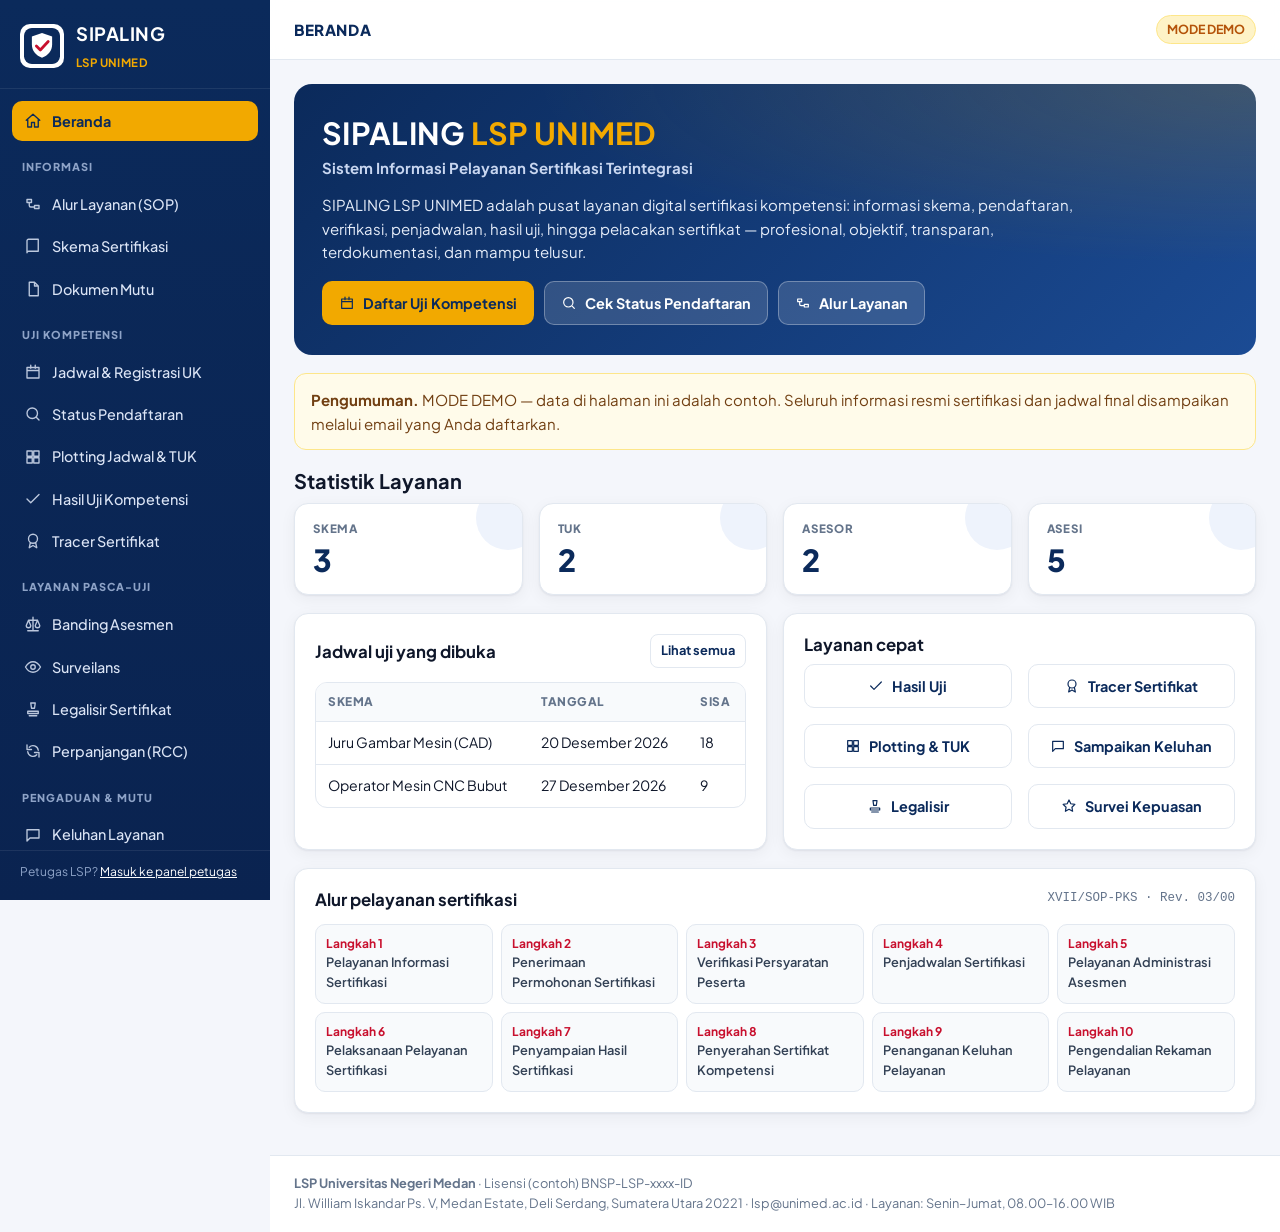
==== index.html @ cb58e129 "SIPALING LSP UNIMED: frontend GitHub Pages + backend Apps Script Layanan publik dan panel petugas ya" ====
<!doctype html>
<html lang="id">
<head>
  <meta charset="utf-8">
  <meta name="viewport" content="width=device-width, initial-scale=1">
  <title>SIPALING LSP UNIMED</title>
  <meta name="description" content="Sistem Informasi Pelayanan Sertifikasi Terintegrasi LSP Universitas Negeri Medan">
  <link rel="icon" href="assets/img/logo.svg" type="image/svg+xml">
  <link rel="preconnect" href="https://fonts.googleapis.com">
  <link rel="preconnect" href="https://fonts.gstatic.com" crossorigin>
  <link href="https://fonts.googleapis.com/css2?family=Plus+Jakarta+Sans:wght@400;500;600;700;800&display=swap" rel="stylesheet">
  <link rel="stylesheet" href="assets/css/style.css">
</head>
<body>
  <aside class="sidebar" id="sidebar">
    <div class="brand">
      <img id="logo" src="assets/img/logo.svg" alt="Logo LSP">
      <div><b>SIPALING</b><span id="brandSub">LSP UNIMED</span></div>
    </div>
    <nav class="nav" id="nav"></nav>
    <div class="side-foot">Petugas LSP? <a href="admin.html">Masuk ke panel petugas</a></div>
  </aside>
  <div class="scrim" id="scrim"></div>

  <div class="main">
    <header class="topbar">
      <button class="menu-btn" id="menuBtn" aria-label="Buka menu"></button>
      <h1 id="pageTitle">Beranda</h1>
      <div class="spacer"></div>
      <span class="demo-flag" id="demoFlag" hidden>MODE DEMO</span>
    </header>
    <main class="view" id="view"></main>
    <footer class="footer" id="footer"></footer>
  </div>

  <script src="assets/js/config.js"></script>
  <script src="assets/js/mock.js"></script>
  <script src="assets/js/core.js"></script>
  <script src="assets/js/public.js"></script>
</body>
</html>
---- assets/css/style.css ----
/* SIPALING LSP UNIMED — gaya tampilan */
:root {
  --navy: #0b2a5b;
  --navy-2: #123a78;
  --navy-3: #1b4b94;
  --red: #c8102e;
  --gold: #f2a900;
  --ink: #0f172a;
  --ink-2: #334155;
  --muted: #64748b;
  --line: #e2e8f0;
  --bg: #f4f6fb;
  --card: #ffffff;
  --ok: #15803d;
  --ok-bg: #dcfce7;
  --warn: #b45309;
  --warn-bg: #fef3c7;
  --bad: #b91c1c;
  --bad-bg: #fee2e2;
  --info: #1d4ed8;
  --info-bg: #dbeafe;
  --radius: 14px;
  --shadow: 0 1px 2px rgba(15, 23, 42, .06), 0 4px 16px rgba(15, 23, 42, .05);
  --side: 270px;
}

* { box-sizing: border-box; }
html, body { margin: 0; }
body {
  font-family: 'Plus Jakarta Sans', system-ui, -apple-system, 'Segoe UI', sans-serif;
  background: var(--bg);
  color: var(--ink);
  font-size: 15px;
  line-height: 1.55;
  -webkit-font-smoothing: antialiased;
}
a { color: var(--navy-3); }
img { max-width: 100%; }
h1, h2, h3, h4 { line-height: 1.25; margin: 0 0 .5em; }
h1 { font-size: 1.6rem; }
h2 { font-size: 1.25rem; }
h3 { font-size: 1.05rem; }
p { margin: 0 0 .8em; }
small, .muted { color: var(--muted); }
.mono { font-family: ui-monospace, 'SFMono-Regular', Menlo, Consolas, monospace; }
hr { border: 0; border-top: 1px solid var(--line); margin: 20px 0; }

/* ---------- Kerangka ---------- */
.sidebar {
  position: fixed; inset: 0 auto 0 0; width: var(--side);
  background: linear-gradient(180deg, var(--navy) 0%, #0a2350 100%);
  color: #dbe4f5; display: flex; flex-direction: column; z-index: 40;
  transition: transform .25s ease;
}
.brand { display: flex; gap: 12px; align-items: center; padding: 20px 20px 16px; border-bottom: 1px solid rgba(255,255,255,.08); }
.brand img { width: 44px; height: 44px; border-radius: 10px; background: #fff; padding: 4px; object-fit: contain; }
.brand b { display: block; color: #fff; font-size: 1.15rem; letter-spacing: .5px; }
.brand span { font-size: .72rem; color: var(--gold); font-weight: 700; letter-spacing: .4px; text-transform: uppercase; }
.nav { overflow-y: auto; padding: 10px 12px 24px; flex: 1; }
.nav-group { font-size: .68rem; font-weight: 800; letter-spacing: 1px; color: #8ea3c7; text-transform: uppercase; padding: 16px 10px 6px; }
.nav a {
  display: flex; align-items: center; gap: 10px; padding: 9px 12px; margin: 2px 0;
  color: #dbe4f5; text-decoration: none; border-radius: 10px; font-size: .9rem; font-weight: 500;
}
.nav a svg { width: 18px; height: 18px; flex: none; opacity: .85; }
.nav a:hover { background: rgba(255,255,255,.07); color: #fff; }
.nav a.active { background: var(--gold); color: var(--navy); font-weight: 700; }
.nav a.active svg { opacity: 1; }
.side-foot { padding: 12px 20px 18px; font-size: .75rem; color: #8ea3c7; border-top: 1px solid rgba(255,255,255,.08); }
.side-foot a { color: #fff; }

.main { margin-left: var(--side); min-height: 100vh; display: flex; flex-direction: column; }
.topbar {
  position: sticky; top: 0; z-index: 30; background: rgba(255,255,255,.92); backdrop-filter: blur(8px);
  border-bottom: 1px solid var(--line); height: 60px; display: flex; align-items: center; gap: 12px; padding: 0 24px;
}
.topbar h1 { font-size: .95rem; margin: 0; letter-spacing: .6px; text-transform: uppercase; color: var(--navy); font-weight: 800; }
.topbar .spacer { flex: 1; }
.menu-btn { display: none; background: none; border: 0; padding: 8px; margin-left: -8px; cursor: pointer; color: var(--navy); }
.menu-btn svg { width: 24px; height: 24px; }
.view { padding: 24px; max-width: 1180px; width: 100%; }
.footer { margin-top: auto; padding: 18px 24px; color: var(--muted); font-size: .8rem; border-top: 1px solid var(--line); background: #fff; }
.scrim { display: none; }

.demo-flag {
  background: var(--warn-bg); color: var(--warn); font-size: .78rem; font-weight: 700;
  padding: 4px 10px; border-radius: 999px; border: 1px solid #fde68a; white-space: nowrap;
}

@media (max-width: 960px) {
  .sidebar { transform: translateX(-100%); }
  body.nav-open .sidebar { transform: none; }
  body.nav-open .scrim { display: block; position: fixed; inset: 0; background: rgba(15,23,42,.45); z-index: 35; }
  .main { margin-left: 0; }
  .menu-btn { display: inline-flex; }
  .view { padding: 16px; }
  .topbar { padding: 0 16px; }
}

/* ---------- Komponen ---------- */
.card { background: var(--card); border: 1px solid var(--line); border-radius: var(--radius); box-shadow: var(--shadow); padding: 20px; margin-bottom: 18px; }
.card > h2:first-child, .card > h3:first-child { margin-top: 0; }
.card-head { display: flex; align-items: center; justify-content: space-between; gap: 12px; flex-wrap: wrap; margin-bottom: 14px; }
.card-head h2, .card-head h3 { margin: 0; }

.hero {
  background: radial-gradient(1200px 300px at 100% 0%, rgba(242,169,0,.18), transparent 60%), linear-gradient(135deg, var(--navy) 0%, var(--navy-3) 100%);
  color: #fff; border-radius: 18px; padding: 30px 28px; margin-bottom: 18px; position: relative; overflow: hidden;
}
.hero h1 { font-size: 1.9rem; margin-bottom: 4px; letter-spacing: .3px; }
.hero h1 em { font-style: normal; color: var(--gold); }
.hero .sub { font-weight: 700; color: #c8d6f0; margin-bottom: 14px; }
.hero p { max-width: 760px; color: #e6edf9; }
.hero .actions { margin-top: 18px; display: flex; gap: 10px; flex-wrap: wrap; }

.notice { background: #fffbea; border: 1px solid #fde68a; color: #713f12; border-radius: 12px; padding: 14px 16px; margin-bottom: 18px; }
.notice.info { background: var(--info-bg); border-color: #bfdbfe; color: #1e3a8a; }
.notice.bad { background: var(--bad-bg); border-color: #fecaca; color: #7f1d1d; }
.notice.ok { background: var(--ok-bg); border-color: #bbf7d0; color: #14532d; }

.grid { display: grid; gap: 16px; }
.g2 { grid-template-columns: repeat(2, minmax(0, 1fr)); }
.g3 { grid-template-columns: repeat(3, minmax(0, 1fr)); }
.g4 { grid-template-columns: repeat(4, minmax(0, 1fr)); }
@media (max-width: 960px) { .g3, .g4 { grid-template-columns: repeat(2, minmax(0, 1fr)); } }
@media (max-width: 600px) { .g2, .g3, .g4 { grid-template-columns: 1fr; } }

.stat { background: #fff; border: 1px solid var(--line); border-radius: var(--radius); padding: 16px 18px; box-shadow: var(--shadow); position: relative; overflow: hidden; }
.stat .k { font-size: .72rem; font-weight: 800; letter-spacing: .8px; color: var(--muted); text-transform: uppercase; }
.stat .v { font-size: 1.9rem; font-weight: 800; color: var(--navy); line-height: 1.2; margin-top: 4px; }
.stat::after { content: ''; position: absolute; right: -18px; top: -18px; width: 64px; height: 64px; border-radius: 50%; background: #eef3fc; }
.stat.clickable { cursor: pointer; }
.stat.clickable:hover { border-color: var(--navy-3); }

.btn {
  display: inline-flex; align-items: center; justify-content: center; gap: 8px; font: inherit; font-weight: 700; font-size: .9rem;
  padding: 10px 16px; border-radius: 10px; border: 1px solid transparent; cursor: pointer; text-decoration: none;
  background: var(--navy); color: #fff; transition: filter .15s, transform .05s;
}
.btn:hover { filter: brightness(1.12); }
.btn:active { transform: translateY(1px); }
.btn:disabled { opacity: .55; cursor: not-allowed; }
.btn.gold { background: var(--gold); color: var(--navy); }
.btn.red { background: var(--red); }
.btn.ghost { background: #fff; color: var(--navy); border-color: var(--line); }
.btn.light { background: rgba(255,255,255,.14); color: #fff; border-color: rgba(255,255,255,.3); }
.btn.sm { padding: 6px 10px; font-size: .8rem; border-radius: 8px; }
.btn.block { width: 100%; }
.btn svg { width: 16px; height: 16px; }

.badge { display: inline-block; font-size: .74rem; font-weight: 700; padding: 3px 9px; border-radius: 999px; background: #eef2f7; color: var(--ink-2); white-space: nowrap; }
.badge.ok { background: var(--ok-bg); color: var(--ok); }
.badge.warn { background: var(--warn-bg); color: var(--warn); }
.badge.bad { background: var(--bad-bg); color: var(--bad); }
.badge.info { background: var(--info-bg); color: var(--info); }

/* Formulir */
.form { display: grid; gap: 14px; }
.form .row { display: grid; gap: 14px; grid-template-columns: repeat(2, minmax(0, 1fr)); }
.form .row.r3 { grid-template-columns: repeat(3, minmax(0, 1fr)); }
@media (max-width: 640px) { .form .row, .form .row.r3 { grid-template-columns: 1fr; } }
label.f { display: grid; gap: 6px; font-size: .85rem; font-weight: 700; color: var(--ink-2); }
label.f .req { color: var(--red); }
label.f small { font-weight: 500; }
input, select, textarea {
  font: inherit; font-size: .92rem; width: 100%; padding: 10px 12px; border: 1px solid #cbd5e1; border-radius: 10px; background: #fff; color: var(--ink);
}
input:focus, select:focus, textarea:focus { outline: 2px solid rgba(27,75,148,.25); border-color: var(--navy-3); }
textarea { min-height: 90px; resize: vertical; }
input[type=file] { padding: 8px; background: #f8fafc; }
.check { display: flex; gap: 10px; align-items: flex-start; font-size: .88rem; }
.check input { width: auto; margin-top: 4px; }
fieldset { border: 1px solid var(--line); border-radius: 12px; padding: 16px; margin: 0; }
legend { font-weight: 800; color: var(--navy); padding: 0 6px; font-size: .9rem; }

/* Tabel */
.table-wrap { overflow-x: auto; border: 1px solid var(--line); border-radius: 12px; background: #fff; }
table { width: 100%; border-collapse: collapse; font-size: .88rem; }
th, td { text-align: left; padding: 10px 12px; border-bottom: 1px solid var(--line); vertical-align: top; }
th { background: #f8fafc; font-size: .74rem; text-transform: uppercase; letter-spacing: .5px; color: var(--muted); font-weight: 800; white-space: nowrap; }
tr:last-child td { border-bottom: 0; }
tbody tr.clickable { cursor: pointer; }
tbody tr.clickable:hover { background: #f8fafc; }
.empty { text-align: center; color: var(--muted); padding: 28px; }

.toolbar { display: flex; gap: 10px; flex-wrap: wrap; align-items: center; margin-bottom: 14px; }
.toolbar input:not([type=checkbox]), .toolbar select { width: auto; min-width: 180px; flex: 1 1 180px; }
.toolbar .spacer { flex: 1; }

.tabs { display: flex; gap: 6px; flex-wrap: wrap; margin-bottom: 14px; }
.tabs button { font: inherit; font-size: .84rem; font-weight: 700; padding: 7px 12px; border-radius: 999px; border: 1px solid var(--line); background: #fff; color: var(--ink-2); cursor: pointer; }
.tabs button.on { background: var(--navy); color: #fff; border-color: var(--navy); }
.tabs button .n { opacity: .7; margin-left: 4px; }

/* Langkah SOP */
.steps { display: grid; gap: 12px; counter-reset: s; }
.step { display: grid; grid-template-columns: 44px 1fr; gap: 14px; background: #fff; border: 1px solid var(--line); border-radius: 12px; padding: 14px; }
.step .num { width: 44px; height: 44px; border-radius: 12px; background: var(--navy); color: #fff; font-weight: 800; display: grid; place-items: center; font-size: 1.05rem; }
.step h3 { margin: 0 0 4px; }
.step ol { margin: 6px 0; padding-left: 18px; color: var(--ink-2); font-size: .9rem; }
.step .meta { display: flex; gap: 8px; flex-wrap: wrap; font-size: .8rem; margin-top: 6px; }

/* Lini masa status */
.timeline { list-style: none; margin: 0; padding: 0; }
.timeline li { position: relative; padding: 0 0 18px 36px; }
.timeline li::before { content: ''; position: absolute; left: 11px; top: 26px; bottom: -2px; width: 2px; background: var(--line); }
.timeline li:last-child::before { display: none; }
.timeline .dot { position: absolute; left: 0; top: 2px; width: 24px; height: 24px; border-radius: 50%; display: grid; place-items: center; font-size: .72rem; font-weight: 800; background: #e2e8f0; color: var(--muted); }
.timeline li.done .dot { background: var(--ok); color: #fff; }
.timeline li.now .dot { background: var(--gold); color: var(--navy); box-shadow: 0 0 0 4px rgba(242,169,0,.25); }
.timeline li.fail .dot { background: var(--bad); color: #fff; }
.timeline b { display: block; }
.timeline small { display: block; }

.kv { display: grid; grid-template-columns: 170px 1fr; gap: 6px 14px; font-size: .9rem; }
.kv dt { color: var(--muted); }
.kv dd { margin: 0; font-weight: 600; word-break: break-word; }
@media (max-width: 600px) { .kv { grid-template-columns: 1fr; } .kv dd { margin-bottom: 6px; } }

.result-big { display: flex; gap: 16px; align-items: center; padding: 18px; border-radius: 12px; }
.result-big.ok { background: var(--ok-bg); color: #14532d; }
.result-big.bad { background: var(--bad-bg); color: #7f1d1d; }
.result-big.wait { background: #eef2f7; color: var(--ink-2); }
.result-big .big { font-size: 1.4rem; font-weight: 800; }

.skema-card { display: flex; flex-direction: column; gap: 8px; }
.skema-card .code { font-size: .75rem; font-weight: 800; color: var(--red); letter-spacing: .5px; }
.skema-card ul { margin: 0; padding-left: 18px; font-size: .88rem; color: var(--ink-2); }
.skema-card .foot { margin-top: auto; display: flex; gap: 8px; flex-wrap: wrap; padding-top: 8px; }

.rating { display: flex; gap: 6px; flex-wrap: wrap; }
.rating label { cursor: pointer; }
.rating input { display: none; }
.rating span { display: inline-grid; place-items: center; width: 40px; height: 40px; border-radius: 10px; border: 1px solid var(--line); font-weight: 800; background: #fff; }
.rating input:checked + span { background: var(--navy); color: #fff; border-color: var(--navy); }

/* Modal & toast */
.modal-back { position: fixed; inset: 0; background: rgba(15,23,42,.5); z-index: 60; display: flex; align-items: flex-start; justify-content: center; padding: 40px 16px; overflow-y: auto; }
.modal { background: #fff; border-radius: 16px; width: 100%; max-width: 720px; box-shadow: 0 20px 60px rgba(0,0,0,.25); }
.modal.wide { max-width: 1040px; }
.modal-head { display: flex; align-items: center; justify-content: space-between; padding: 16px 20px; border-bottom: 1px solid var(--line); gap: 12px; }
.modal-head h2 { margin: 0; font-size: 1.1rem; }
.modal-body { padding: 20px; }
.modal-close { background: none; border: 0; font-size: 1.5rem; line-height: 1; cursor: pointer; color: var(--muted); padding: 4px 8px; }

#toasts { position: fixed; right: 16px; bottom: 16px; z-index: 80; display: grid; gap: 8px; max-width: min(380px, calc(100vw - 32px)); }
.toast { background: var(--ink); color: #fff; padding: 12px 14px; border-radius: 10px; font-size: .88rem; box-shadow: 0 8px 24px rgba(0,0,0,.2); animation: tin .2s ease; }
.toast.ok { background: var(--ok); }
.toast.bad { background: var(--bad); }
@keyframes tin { from { transform: translateY(8px); opacity: 0; } }

.loading { display: flex; align-items: center; gap: 10px; color: var(--muted); padding: 30px; justify-content: center; }
.spin { width: 20px; height: 20px; border: 3px solid #cbd5e1; border-top-color: var(--navy); border-radius: 50%; animation: sp .8s linear infinite; }
@keyframes sp { to { transform: rotate(360deg); } }

.ticket { border: 2px dashed var(--navy-3); border-radius: 14px; padding: 20px; text-align: center; background: #f8fbff; }
.ticket .no { font-size: 1.6rem; font-weight: 800; color: var(--navy); letter-spacing: 1px; margin: 6px 0; }

.mini-steps { display: grid; grid-template-columns: repeat(5, minmax(0,1fr)); gap: 8px; }
.mini-steps div { background: #f8fafc; border: 1px solid var(--line); border-radius: 10px; padding: 10px; font-size: .8rem; font-weight: 600; color: var(--ink-2); }
.mini-steps b { display: block; color: var(--red); font-size: .75rem; }
@media (max-width: 760px) { .mini-steps { grid-template-columns: repeat(2, minmax(0,1fr)); } }

/* Login */
.login-wrap { min-height: 100vh; display: grid; place-items: center; padding: 20px; background: linear-gradient(135deg, var(--navy), var(--navy-3)); }
.login-card { background: #fff; border-radius: 18px; padding: 28px; width: 100%; max-width: 400px; box-shadow: 0 20px 60px rgba(0,0,0,.3); }
.login-card .brand { padding: 0 0 18px; border: 0; }
.login-card .brand b { color: var(--navy); }
.login-card .brand span { color: var(--red); }

/* Cetak */
.print-only { display: none; }
@media print {
  .sidebar, .topbar, .footer, .no-print, .modal-head, #toasts { display: none !important; }
  .main { margin: 0; }
  body { background: #fff; }
  .modal-back { position: static; background: none; padding: 0; }
  .modal { box-shadow: none; max-width: none; }
  .card { box-shadow: none; }
  .print-only { display: block; }
}
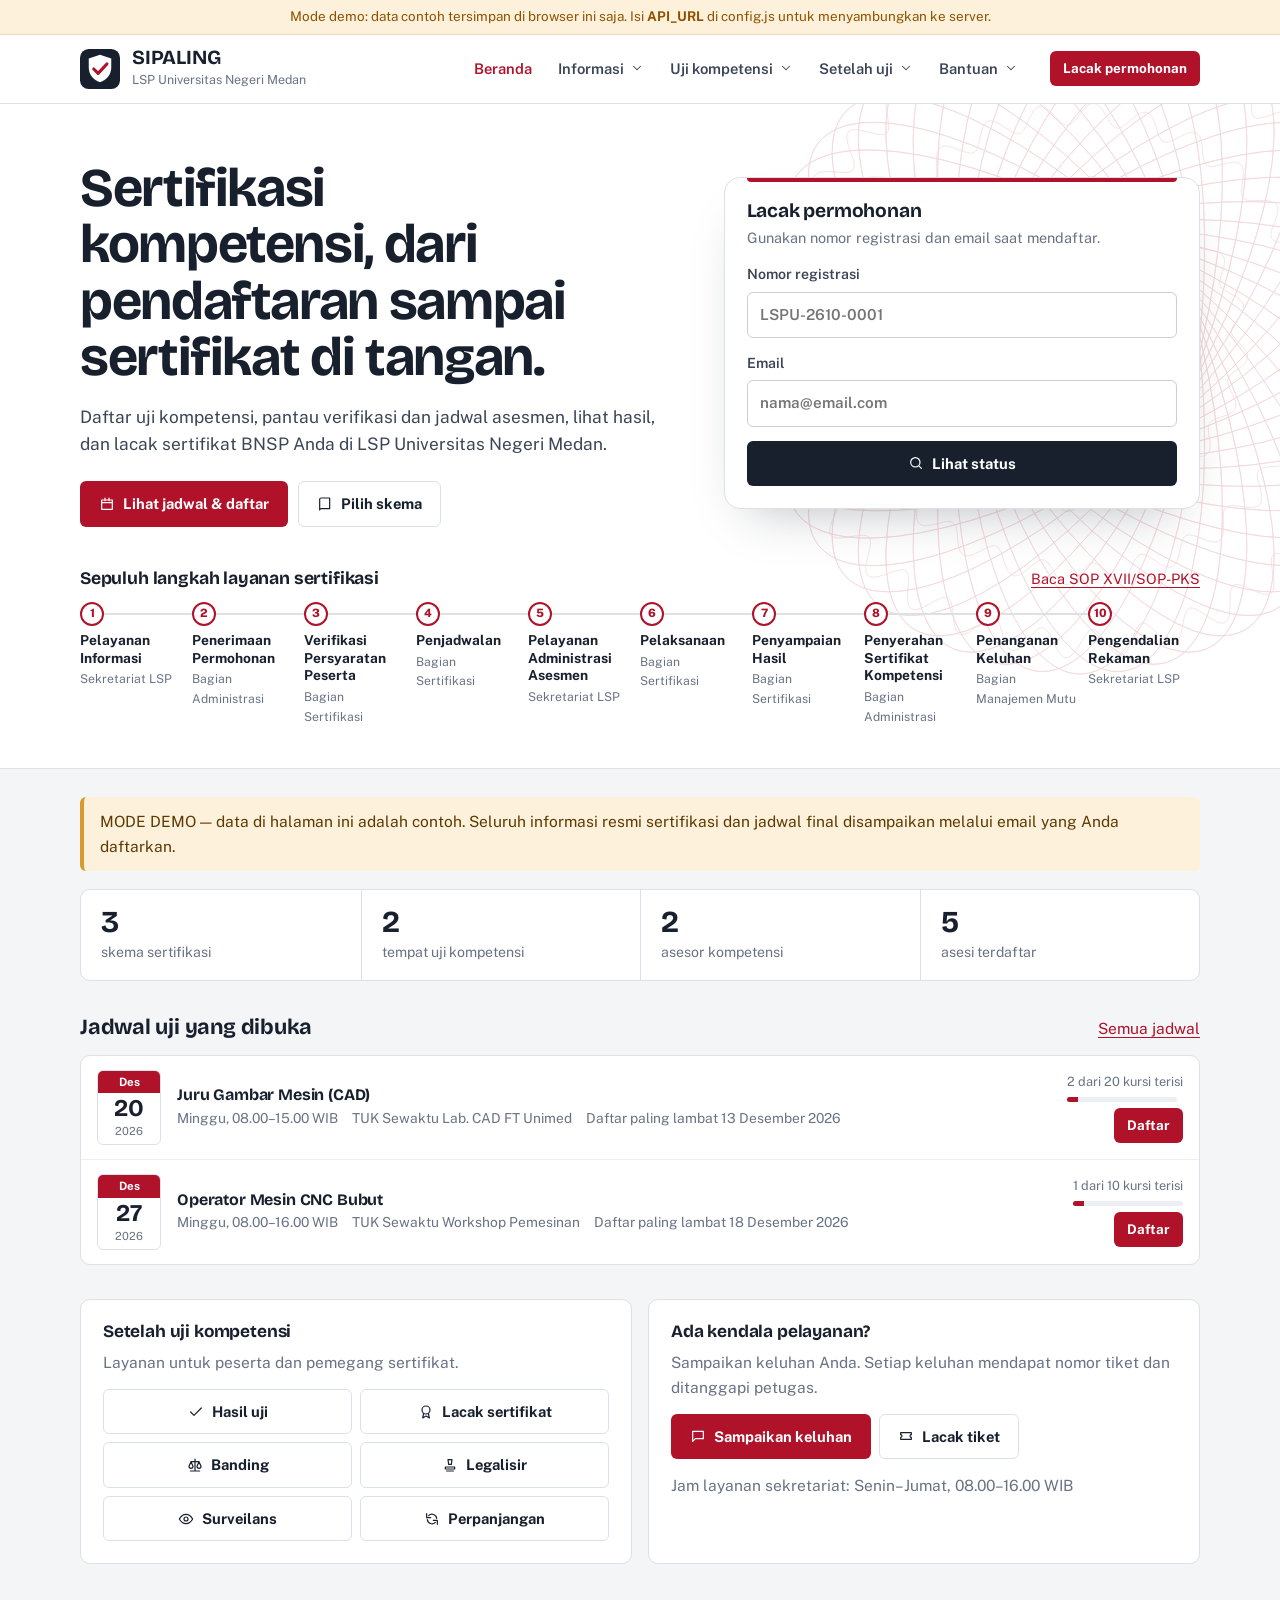
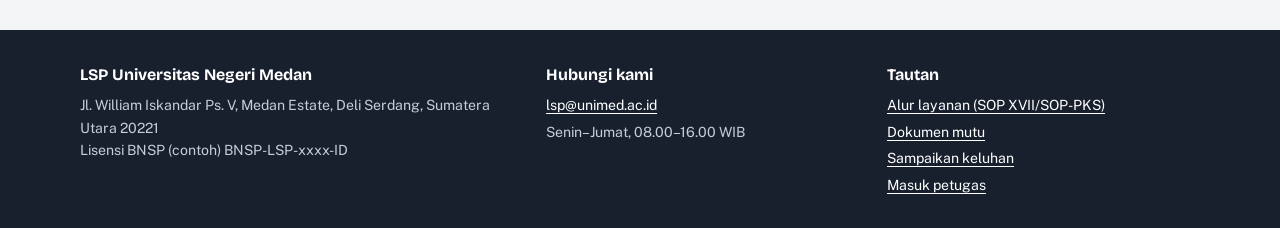
==== commit 3693c3f6: "Desain baru: navigasi atas, pola guilloche, rel 10 langkah SOP Identitas visual sendiri (merah LSP +" ====
--- a/index.html
+++ b/index.html
@@ -8,30 +8,21 @@
   <link rel="icon" href="assets/img/logo.svg" type="image/svg+xml">
   <link rel="preconnect" href="https://fonts.googleapis.com">
   <link rel="preconnect" href="https://fonts.gstatic.com" crossorigin>
-  <link href="https://fonts.googleapis.com/css2?family=Plus+Jakarta+Sans:wght@400;500;600;700;800&display=swap" rel="stylesheet">
+  <link href="https://fonts.googleapis.com/css2?family=Bricolage+Grotesque:opsz,wght@12..96,600;12..96,700&family=Public+Sans:wght@400;500;600;700&display=swap" rel="stylesheet">
   <link rel="stylesheet" href="assets/css/style.css">
 </head>
 <body>
-  <aside class="sidebar" id="sidebar">
-    <div class="brand">
-      <img id="logo" src="assets/img/logo.svg" alt="Logo LSP">
-      <div><b>SIPALING</b><span id="brandSub">LSP UNIMED</span></div>
+  <div class="demo-bar" id="demoBar" hidden>Mode demo: data contoh tersimpan di browser ini saja. Isi <b>API_URL</b> di config.js untuk menyambungkan ke server.</div>
+  <header class="site-header">
+    <div class="in">
+      <a class="logo" href="#/beranda"><img id="logo" src="assets/img/logo.svg" alt=""><div><b>SIPALING</b><span id="brandSub">LSP Universitas Negeri Medan</span></div></a>
+      <nav class="topnav" id="nav" aria-label="Menu utama"></nav>
+      <a class="btn sm btn-track" href="#/status">Lacak permohonan</a>
+      <button class="menu-btn" id="menuBtn" aria-label="Buka menu" aria-expanded="false"></button>
     </div>
-    <nav class="nav" id="nav"></nav>
-    <div class="side-foot">Petugas LSP? <a href="admin.html">Masuk ke panel petugas</a></div>
-  </aside>
-  <div class="scrim" id="scrim"></div>
-
-  <div class="main">
-    <header class="topbar">
-      <button class="menu-btn" id="menuBtn" aria-label="Buka menu"></button>
-      <h1 id="pageTitle">Beranda</h1>
-      <div class="spacer"></div>
-      <span class="demo-flag" id="demoFlag" hidden>MODE DEMO</span>
-    </header>
-    <main class="view" id="view"></main>
-    <footer class="footer" id="footer"></footer>
-  </div>
+  </header>
+  <main id="view"></main>
+  <footer class="site-footer" id="footer"></footer>
 
   <script src="assets/js/config.js"></script>
   <script src="assets/js/mock.js"></script>
--- a/assets/css/style.css
+++ b/assets/css/style.css
@@ -1,122 +1,218 @@
-/* SIPALING LSP UNIMED — gaya tampilan */
+/* SIPALING LSP UNIMED — identitas visual
+   Warna dari logo LSP Unimed (merah + tinta), pola guilloche khas dokumen sertifikat. */
 :root {
-  --navy: #0b2a5b;
-  --navy-2: #123a78;
-  --navy-3: #1b4b94;
-  --red: #c8102e;
-  --gold: #f2a900;
-  --ink: #0f172a;
-  --ink-2: #334155;
-  --muted: #64748b;
-  --line: #e2e8f0;
-  --bg: #f4f6fb;
-  --card: #ffffff;
-  --ok: #15803d;
-  --ok-bg: #dcfce7;
-  --warn: #b45309;
-  --warn-bg: #fef3c7;
-  --bad: #b91c1c;
-  --bad-bg: #fee2e2;
-  --info: #1d4ed8;
-  --info-bg: #dbeafe;
-  --radius: 14px;
-  --shadow: 0 1px 2px rgba(15, 23, 42, .06), 0 4px 16px rgba(15, 23, 42, .05);
-  --side: 270px;
+  --ink: #18202e;
+  --ink-2: #3b4556;
+  --muted: #687284;
+  --paper: #f4f5f7;
+  --white: #ffffff;
+  --line: #dce1e8;
+  --line-2: #eceff3;
+  --red: #b0122a;
+  --red-ink: #8a0e21;
+  --red-soft: #fbecee;
+  --green: #0e7a5f;
+  --green-soft: #e3f4ee;
+  --amber: #8f5200;
+  --amber-soft: #fdf1dc;
+  --blue: #1f4f99;
+  --blue-soft: #e8eef8;
+  --bad: #a3181f;
+  --bad-soft: #fbe9e9;
+  --r-sm: 6px;
+  --r: 10px;
+  --r-lg: 16px;
+  --display: 'Bricolage Grotesque', 'Public Sans', system-ui, sans-serif;
+  --body: 'Public Sans', system-ui, -apple-system, 'Segoe UI', sans-serif;
+  --wrap: 1160px;
+  --side: 256px;
 }
 
 * { box-sizing: border-box; }
 html, body { margin: 0; }
-body {
-  font-family: 'Plus Jakarta Sans', system-ui, -apple-system, 'Segoe UI', sans-serif;
-  background: var(--bg);
-  color: var(--ink);
-  font-size: 15px;
-  line-height: 1.55;
-  -webkit-font-smoothing: antialiased;
-}
-a { color: var(--navy-3); }
+body { font-family: var(--body); background: var(--paper); color: var(--ink); font-size: 15.5px; line-height: 1.6; -webkit-font-smoothing: antialiased; }
+a { color: var(--red); text-underline-offset: 3px; }
 img { max-width: 100%; }
-h1, h2, h3, h4 { line-height: 1.25; margin: 0 0 .5em; }
-h1 { font-size: 1.6rem; }
-h2 { font-size: 1.25rem; }
-h3 { font-size: 1.05rem; }
-p { margin: 0 0 .8em; }
+h1, h2, h3, h4 { font-family: var(--display); line-height: 1.15; margin: 0 0 .5em; letter-spacing: -.01em; font-weight: 700; }
+h1 { font-size: 2rem; }
+h2 { font-size: 1.35rem; }
+h3 { font-size: 1.08rem; }
+p { margin: 0 0 .9em; }
 small, .muted { color: var(--muted); }
-.mono { font-family: ui-monospace, 'SFMono-Regular', Menlo, Consolas, monospace; }
+.mono { font-variant-numeric: tabular-nums; letter-spacing: .02em; font-weight: 600; }
 hr { border: 0; border-top: 1px solid var(--line); margin: 20px 0; }
-
-/* ---------- Kerangka ---------- */
-.sidebar {
-  position: fixed; inset: 0 auto 0 0; width: var(--side);
-  background: linear-gradient(180deg, var(--navy) 0%, #0a2350 100%);
-  color: #dbe4f5; display: flex; flex-direction: column; z-index: 40;
-  transition: transform .25s ease;
-}
-.brand { display: flex; gap: 12px; align-items: center; padding: 20px 20px 16px; border-bottom: 1px solid rgba(255,255,255,.08); }
-.brand img { width: 44px; height: 44px; border-radius: 10px; background: #fff; padding: 4px; object-fit: contain; }
-.brand b { display: block; color: #fff; font-size: 1.15rem; letter-spacing: .5px; }
-.brand span { font-size: .72rem; color: var(--gold); font-weight: 700; letter-spacing: .4px; text-transform: uppercase; }
-.nav { overflow-y: auto; padding: 10px 12px 24px; flex: 1; }
-.nav-group { font-size: .68rem; font-weight: 800; letter-spacing: 1px; color: #8ea3c7; text-transform: uppercase; padding: 16px 10px 6px; }
-.nav a {
-  display: flex; align-items: center; gap: 10px; padding: 9px 12px; margin: 2px 0;
-  color: #dbe4f5; text-decoration: none; border-radius: 10px; font-size: .9rem; font-weight: 500;
-}
-.nav a svg { width: 18px; height: 18px; flex: none; opacity: .85; }
-.nav a:hover { background: rgba(255,255,255,.07); color: #fff; }
-.nav a.active { background: var(--gold); color: var(--navy); font-weight: 700; }
-.nav a.active svg { opacity: 1; }
-.side-foot { padding: 12px 20px 18px; font-size: .75rem; color: #8ea3c7; border-top: 1px solid rgba(255,255,255,.08); }
-.side-foot a { color: #fff; }
-
+:focus-visible { outline: 3px solid rgba(176, 18, 42, .35); outline-offset: 2px; }
+@media (prefers-reduced-motion: reduce) { * { animation: none !important; transition: none !important; } }
+
+/* ================= Situs publik: header atas ================= */
+.site-header { background: var(--white); border-bottom: 1px solid var(--line); position: sticky; top: 0; z-index: 40; }
+.site-header .in { max-width: var(--wrap); margin: 0 auto; padding: 0 20px; height: 68px; display: flex; align-items: center; gap: 20px; }
+.logo { display: flex; align-items: center; gap: 12px; text-decoration: none; color: var(--ink); flex: none; }
+.logo img { width: 40px; height: 40px; object-fit: contain; }
+.logo b { font-family: var(--display); font-size: 1.25rem; letter-spacing: -.01em; display: block; line-height: 1; }
+.logo span { font-size: .78rem; color: var(--muted); display: block; margin-top: 3px; }
+.topnav { display: flex; gap: 2px; margin-left: auto; align-items: center; }
+.topnav > .grp { position: relative; }
+.topnav > .grp > button, .topnav > a {
+  font: inherit; font-size: .92rem; font-weight: 600; color: var(--ink-2); background: none; border: 0; cursor: pointer;
+  padding: 8px 12px; border-radius: var(--r-sm); text-decoration: none; display: inline-flex; align-items: center; gap: 6px;
+}
+.topnav > .grp > button:hover, .topnav > a:hover { background: var(--paper); color: var(--ink); }
+.topnav > .grp.cur > button, .topnav > a.cur { color: var(--red); }
+.topnav > .grp > button svg { width: 14px; height: 14px; transition: transform .15s; }
+.topnav > .grp.open > button svg { transform: rotate(180deg); }
+.drop { position: absolute; top: calc(100% + 8px); left: 0; min-width: 270px; background: var(--white); border: 1px solid var(--line); border-radius: var(--r); box-shadow: 0 18px 40px -12px rgba(24, 32, 46, .28); padding: 6px; display: none; }
+.grp.open .drop { display: block; }
+.drop a { display: flex; gap: 12px; align-items: flex-start; padding: 10px 12px; border-radius: var(--r-sm); text-decoration: none; color: var(--ink); }
+.drop a:hover, .drop a.cur { background: var(--red-soft); }
+.drop a svg { width: 18px; height: 18px; color: var(--red); flex: none; margin-top: 2px; }
+.drop a b { display: block; font-size: .92rem; }
+.drop a small { display: block; font-size: .8rem; line-height: 1.35; }
+.btn-track { flex: none; }
+.menu-btn { display: none; background: none; border: 1px solid var(--line); border-radius: var(--r-sm); padding: 8px; cursor: pointer; color: var(--ink); margin-left: auto; }
+.menu-btn svg { width: 22px; height: 22px; display: block; }
+
+.demo-bar { background: var(--amber-soft); color: var(--amber); font-size: .84rem; text-align: center; padding: 6px 16px; border-bottom: 1px solid #f3dcb1; }
+
+@media (max-width: 1020px) {
+  .topnav, .site-header .btn-track { display: none; }
+  .menu-btn { display: inline-flex; }
+  body.nav-open .topnav {
+    display: flex; flex-direction: column; align-items: stretch; position: fixed; inset: 68px 0 0 0; background: var(--white);
+    padding: 12px 16px 40px; overflow-y: auto; gap: 4px; margin: 0;
+  }
+  body.nav-open .topnav > .grp > button { display: none; }
+  body.nav-open .drop { display: block; position: static; box-shadow: none; border: 0; padding: 0 0 8px; min-width: 0; }
+  body.nav-open .grp::before { content: attr(data-label); display: block; font-family: var(--display); font-weight: 700; color: var(--muted); padding: 14px 12px 4px; font-size: .9rem; }
+}
+
+.page { max-width: var(--wrap); margin: 0 auto; padding: 28px 20px 48px; }
+.page-head { max-width: var(--wrap); margin: 0 auto; padding: 36px 20px 4px; }
+.page-head h1 { font-size: clamp(1.7rem, 3.4vw, 2.4rem); margin-bottom: 6px; }
+.page-head p { color: var(--muted); max-width: 68ch; margin: 0; }
+.crumb { font-size: .85rem; color: var(--muted); margin-bottom: 10px; }
+.crumb a { color: var(--muted); }
+
+/* ---------- Hero beranda dengan pola guilloche ---------- */
+.hero-wrap { background: var(--white); border-bottom: 1px solid var(--line); position: relative; overflow: hidden; }
+.guilloche { position: absolute; right: -180px; top: -140px; width: 760px; height: 760px; color: var(--red); opacity: .16; pointer-events: none; }
+.hero { max-width: var(--wrap); margin: 0 auto; padding: 56px 20px 40px; display: grid; grid-template-columns: 1.25fr 1fr; gap: 48px; align-items: center; position: relative; }
+.hero h1 { font-size: clamp(2.1rem, 4.6vw, 3.4rem); line-height: 1.04; letter-spacing: -.025em; max-width: 15ch; margin-bottom: 18px; }
+.hero .lead { font-size: 1.08rem; color: var(--ink-2); max-width: 54ch; }
+.hero .actions { display: flex; gap: 10px; flex-wrap: wrap; margin-top: 22px; }
+.track-card { background: var(--white); border: 1px solid var(--line); border-radius: var(--r-lg); padding: 22px; box-shadow: 0 24px 50px -28px rgba(24, 32, 46, .35); position: relative; }
+.track-card::before { content: ''; position: absolute; left: 22px; right: 22px; top: 0; height: 4px; background: var(--red); border-radius: 0 0 4px 4px; }
+.track-card h2 { font-size: 1.2rem; margin-bottom: 4px; }
+.track-card p { color: var(--muted); font-size: .9rem; }
+@media (max-width: 860px) { .hero { grid-template-columns: 1fr; padding-top: 36px; gap: 28px; } .guilloche { width: 520px; height: 520px; right: -220px; top: -120px; } }
+
+/* Rel perjalanan sertifikasi (10 langkah SOP) */
+.rail-wrap { max-width: var(--wrap); margin: 0 auto; padding: 0 20px 36px; position: relative; }
+.rail-title { display: flex; justify-content: space-between; align-items: baseline; gap: 12px; flex-wrap: wrap; margin-bottom: 12px; }
+.rail-title h2 { margin: 0; font-size: 1.1rem; }
+.rail { list-style: none; margin: 0; padding: 0 0 6px; display: grid; grid-template-columns: repeat(10, minmax(108px, 1fr)); overflow-x: auto; scrollbar-width: thin; }
+.rail li { position: relative; padding-top: 30px; }
+.rail li::before { content: ''; position: absolute; top: 11px; left: 0; right: 0; height: 2px; background: var(--line); }
+.rail li:first-child::before { left: 12px; }
+.rail li:last-child::before { right: calc(100% - 12px); }
+.rail a { display: block; text-decoration: none; color: var(--ink); padding-right: 12px; }
+.rail .node { position: absolute; top: 0; left: 0; width: 24px; height: 24px; border-radius: 50%; background: var(--white); border: 2px solid var(--red); color: var(--red); font-size: .72rem; font-weight: 800; display: grid; place-items: center; }
+.rail a:hover .node { background: var(--red); color: #fff; }
+.rail b { display: block; font-size: .86rem; line-height: 1.3; }
+.rail small { display: block; font-size: .76rem; margin-top: 2px; }
+
+/* Angka layanan */
+.figures { display: flex; flex-wrap: wrap; border: 1px solid var(--line); border-radius: var(--r); background: var(--white); }
+.figures div { flex: 1 1 150px; padding: 16px 20px; border-left: 1px solid var(--line); }
+.figures div:first-child { border-left: 0; }
+.figures b { font-family: var(--display); font-size: 1.9rem; display: block; line-height: 1.1; }
+.figures span { color: var(--muted); font-size: .88rem; }
+@media (max-width: 600px) { .figures div { flex-basis: 50%; border-left: 0; border-top: 1px solid var(--line); } .figures div:nth-child(-n+2) { border-top: 0; } .figures div:nth-child(even) { border-left: 1px solid var(--line); } }
+
+/* Daftar jadwal dengan blok tanggal */
+.sched { list-style: none; margin: 0; padding: 0; background: var(--white); border: 1px solid var(--line); border-radius: var(--r); }
+.sched li { display: grid; grid-template-columns: 64px 1fr auto; gap: 16px; padding: 14px 16px; border-top: 1px solid var(--line-2); align-items: center; }
+.sched li:first-child { border-top: 0; }
+.date { text-align: center; border: 1px solid var(--line); border-radius: var(--r-sm); overflow: hidden; background: var(--white); }
+.date .m { background: var(--red); color: #fff; font-size: .72rem; font-weight: 700; padding: 2px 0; }
+.date .d { font-family: var(--display); font-size: 1.5rem; font-weight: 700; line-height: 1.25; }
+.date .y { font-size: .7rem; color: var(--muted); padding-bottom: 3px; }
+.sched h3 { margin: 0 0 2px; font-size: 1rem; }
+.sched .meta { color: var(--muted); font-size: .86rem; display: flex; flex-wrap: wrap; gap: 4px 14px; }
+.sched .end { text-align: right; display: grid; gap: 6px; justify-items: end; }
+.quota { font-size: .8rem; color: var(--muted); }
+.quota i { display: block; width: 110px; height: 5px; background: var(--line-2); border-radius: 3px; margin-top: 4px; overflow: hidden; }
+.quota i::after { content: ''; display: block; height: 100%; width: var(--p, 0%); background: var(--red); }
+@media (max-width: 640px) { .sched li { grid-template-columns: 56px 1fr; } .sched .end { grid-column: 1 / -1; justify-items: start; text-align: left; grid-template-columns: auto auto; align-items: center; justify-content: space-between; } }
+
+/* Daftar skema */
+.skema-list { background: var(--white); border: 1px solid var(--line); border-radius: var(--r); }
+.skema-item { padding: 18px 20px; border-top: 1px solid var(--line-2); display: grid; grid-template-columns: 1fr auto; gap: 8px 24px; }
+.skema-item:first-child { border-top: 0; }
+.skema-item h3 { margin: 0; font-size: 1.12rem; }
+.skema-item .code { color: var(--red); font-weight: 700; font-size: .84rem; }
+.skema-item .facts { display: flex; flex-wrap: wrap; gap: 6px 18px; color: var(--ink-2); font-size: .88rem; margin-top: 4px; }
+.skema-item ul { margin: 6px 0 0; padding-left: 18px; color: var(--ink-2); font-size: .9rem; }
+.skema-item .act { display: flex; flex-direction: column; gap: 8px; align-items: flex-end; }
+@media (max-width: 640px) { .skema-item { grid-template-columns: 1fr; } .skema-item .act { flex-direction: row; align-items: center; } }
+
+.site-footer { background: var(--ink); color: #c7ceda; font-size: .88rem; }
+.site-footer .in { max-width: var(--wrap); margin: 0 auto; padding: 32px 20px; display: grid; grid-template-columns: 1.4fr 1fr 1fr; gap: 28px; }
+.site-footer b { color: #fff; font-family: var(--display); font-size: 1rem; display: block; margin-bottom: 6px; }
+.site-footer a { color: #fff; }
+.site-footer ul { list-style: none; margin: 0; padding: 0; display: grid; gap: 4px; }
+@media (max-width: 760px) { .site-footer .in { grid-template-columns: 1fr; } }
+
+/* ================= Panel petugas: sidebar terang ================= */
+.sidebar { position: fixed; inset: 0 auto 0 0; width: var(--side); background: var(--white); border-right: 1px solid var(--line); display: flex; flex-direction: column; z-index: 40; transition: transform .2s ease; }
+.brand { display: flex; gap: 12px; align-items: center; padding: 18px 18px 14px; border-bottom: 1px solid var(--line); }
+.brand img { width: 38px; height: 38px; object-fit: contain; }
+.brand b { display: block; font-family: var(--display); font-size: 1.15rem; line-height: 1; }
+.brand span { display: block; font-size: .78rem; color: var(--muted); margin-top: 3px; }
+.nav { overflow-y: auto; padding: 8px 10px 20px; flex: 1; }
+.nav-group { font-size: .78rem; font-weight: 700; color: var(--muted); padding: 16px 10px 4px; }
+.nav a { display: flex; align-items: center; gap: 10px; padding: 8px 10px; margin: 1px 0; color: var(--ink-2); text-decoration: none; border-radius: var(--r-sm); font-size: .9rem; font-weight: 500; position: relative; }
+.nav a svg { width: 18px; height: 18px; flex: none; color: var(--muted); }
+.nav a:hover { background: var(--paper); color: var(--ink); }
+.nav a.active { background: var(--red-soft); color: var(--red-ink); font-weight: 700; }
+.nav a.active svg { color: var(--red); }
+.nav a.active::before { content: ''; position: absolute; left: -10px; top: 6px; bottom: 6px; width: 3px; border-radius: 0 3px 3px 0; background: var(--red); }
+.side-foot { padding: 12px 18px 16px; font-size: .8rem; color: var(--muted); border-top: 1px solid var(--line); }
+.side-foot b { color: var(--ink); }
 .main { margin-left: var(--side); min-height: 100vh; display: flex; flex-direction: column; }
-.topbar {
-  position: sticky; top: 0; z-index: 30; background: rgba(255,255,255,.92); backdrop-filter: blur(8px);
-  border-bottom: 1px solid var(--line); height: 60px; display: flex; align-items: center; gap: 12px; padding: 0 24px;
-}
-.topbar h1 { font-size: .95rem; margin: 0; letter-spacing: .6px; text-transform: uppercase; color: var(--navy); font-weight: 800; }
+.topbar { position: sticky; top: 0; z-index: 30; background: rgba(244, 245, 247, .92); backdrop-filter: blur(8px); height: 60px; display: flex; align-items: center; gap: 12px; padding: 0 28px; border-bottom: 1px solid var(--line); }
+.topbar h1 { font-size: 1.2rem; margin: 0; }
 .topbar .spacer { flex: 1; }
-.menu-btn { display: none; background: none; border: 0; padding: 8px; margin-left: -8px; cursor: pointer; color: var(--navy); }
-.menu-btn svg { width: 24px; height: 24px; }
-.view { padding: 24px; max-width: 1180px; width: 100%; }
-.footer { margin-top: auto; padding: 18px 24px; color: var(--muted); font-size: .8rem; border-top: 1px solid var(--line); background: #fff; }
+.topbar .menu-btn { margin-left: 0; }
+.view { padding: 24px 28px 48px; max-width: 1200px; width: 100%; }
 .scrim { display: none; }
-
-.demo-flag {
-  background: var(--warn-bg); color: var(--warn); font-size: .78rem; font-weight: 700;
-  padding: 4px 10px; border-radius: 999px; border: 1px solid #fde68a; white-space: nowrap;
-}
-
+.demo-flag { background: var(--amber-soft); color: var(--amber); font-size: .78rem; font-weight: 700; padding: 4px 10px; border-radius: 999px; white-space: nowrap; }
 @media (max-width: 960px) {
-  .sidebar { transform: translateX(-100%); }
+  .sidebar { transform: translateX(-100%); box-shadow: 0 0 40px rgba(0,0,0,.2); }
   body.nav-open .sidebar { transform: none; }
-  body.nav-open .scrim { display: block; position: fixed; inset: 0; background: rgba(15,23,42,.45); z-index: 35; }
+  body.nav-open .scrim { display: block; position: fixed; inset: 0; background: rgba(24, 32, 46, .45); z-index: 35; }
   .main { margin-left: 0; }
-  .menu-btn { display: inline-flex; }
+  .topbar .menu-btn { display: inline-flex; }
   .view { padding: 16px; }
   .topbar { padding: 0 16px; }
 }
-
-/* ---------- Komponen ---------- */
-.card { background: var(--card); border: 1px solid var(--line); border-radius: var(--radius); box-shadow: var(--shadow); padding: 20px; margin-bottom: 18px; }
+.welcome { display: flex; justify-content: space-between; align-items: flex-end; gap: 16px; flex-wrap: wrap; margin-bottom: 20px; }
+.welcome h2 { font-size: 1.6rem; margin: 0; }
+.welcome p { margin: 0; color: var(--muted); }
+
+/* ================= Komponen bersama ================= */
+.card { background: var(--white); border: 1px solid var(--line); border-radius: var(--r); padding: 22px; margin-bottom: 18px; }
 .card > h2:first-child, .card > h3:first-child { margin-top: 0; }
 .card-head { display: flex; align-items: center; justify-content: space-between; gap: 12px; flex-wrap: wrap; margin-bottom: 14px; }
 .card-head h2, .card-head h3 { margin: 0; }
-
-.hero {
-  background: radial-gradient(1200px 300px at 100% 0%, rgba(242,169,0,.18), transparent 60%), linear-gradient(135deg, var(--navy) 0%, var(--navy-3) 100%);
-  color: #fff; border-radius: 18px; padding: 30px 28px; margin-bottom: 18px; position: relative; overflow: hidden;
-}
-.hero h1 { font-size: 1.9rem; margin-bottom: 4px; letter-spacing: .3px; }
-.hero h1 em { font-style: normal; color: var(--gold); }
-.hero .sub { font-weight: 700; color: #c8d6f0; margin-bottom: 14px; }
-.hero p { max-width: 760px; color: #e6edf9; }
-.hero .actions { margin-top: 18px; display: flex; gap: 10px; flex-wrap: wrap; }
-
-.notice { background: #fffbea; border: 1px solid #fde68a; color: #713f12; border-radius: 12px; padding: 14px 16px; margin-bottom: 18px; }
-.notice.info { background: var(--info-bg); border-color: #bfdbfe; color: #1e3a8a; }
-.notice.bad { background: var(--bad-bg); border-color: #fecaca; color: #7f1d1d; }
-.notice.ok { background: var(--ok-bg); border-color: #bbf7d0; color: #14532d; }
+.section-title { display: flex; justify-content: space-between; align-items: baseline; gap: 12px; margin: 34px 0 14px; flex-wrap: wrap; }
+.section-title h2 { margin: 0; }
+
+.notice { background: var(--blue-soft); border-left: 4px solid var(--blue); color: #1d3561; border-radius: var(--r-sm); padding: 12px 16px; margin-bottom: 18px; }
+.notice.warn, .notice:not(.info):not(.bad):not(.ok) { background: var(--amber-soft); border-color: #d69a2d; color: #5c3a00; }
+.notice.info { background: var(--blue-soft); border-color: var(--blue); color: #1d3561; }
+.notice.bad { background: var(--bad-soft); border-color: var(--bad); color: #6d1015; }
+.notice.ok { background: var(--green-soft); border-color: var(--green); color: #0b4a3a; }
 
 .grid { display: grid; gap: 16px; }
 .g2 { grid-template-columns: repeat(2, minmax(0, 1fr)); }
@@ -125,157 +221,154 @@
 @media (max-width: 960px) { .g3, .g4 { grid-template-columns: repeat(2, minmax(0, 1fr)); } }
 @media (max-width: 600px) { .g2, .g3, .g4 { grid-template-columns: 1fr; } }
 
-.stat { background: #fff; border: 1px solid var(--line); border-radius: var(--radius); padding: 16px 18px; box-shadow: var(--shadow); position: relative; overflow: hidden; }
-.stat .k { font-size: .72rem; font-weight: 800; letter-spacing: .8px; color: var(--muted); text-transform: uppercase; }
-.stat .v { font-size: 1.9rem; font-weight: 800; color: var(--navy); line-height: 1.2; margin-top: 4px; }
-.stat::after { content: ''; position: absolute; right: -18px; top: -18px; width: 64px; height: 64px; border-radius: 50%; background: #eef3fc; }
+.stat { background: var(--white); border: 1px solid var(--line); border-radius: var(--r); padding: 14px 16px; }
+.stat .k { font-size: .84rem; color: var(--muted); }
+.stat .v { font-family: var(--display); font-size: 1.9rem; font-weight: 700; line-height: 1.2; margin-top: 2px; }
 .stat.clickable { cursor: pointer; }
-.stat.clickable:hover { border-color: var(--navy-3); }
-
-.btn {
-  display: inline-flex; align-items: center; justify-content: center; gap: 8px; font: inherit; font-weight: 700; font-size: .9rem;
-  padding: 10px 16px; border-radius: 10px; border: 1px solid transparent; cursor: pointer; text-decoration: none;
-  background: var(--navy); color: #fff; transition: filter .15s, transform .05s;
-}
-.btn:hover { filter: brightness(1.12); }
-.btn:active { transform: translateY(1px); }
+.stat.clickable:hover { border-color: var(--red); }
+
+.btn { display: inline-flex; align-items: center; justify-content: center; gap: 8px; font: inherit; font-weight: 700; font-size: .92rem; padding: 10px 18px; border-radius: var(--r-sm); border: 1px solid transparent; cursor: pointer; text-decoration: none; background: var(--red); color: #fff; transition: background .15s; }
+.btn:hover { background: var(--red-ink); }
 .btn:disabled { opacity: .55; cursor: not-allowed; }
-.btn.gold { background: var(--gold); color: var(--navy); }
-.btn.red { background: var(--red); }
-.btn.ghost { background: #fff; color: var(--navy); border-color: var(--line); }
-.btn.light { background: rgba(255,255,255,.14); color: #fff; border-color: rgba(255,255,255,.3); }
-.btn.sm { padding: 6px 10px; font-size: .8rem; border-radius: 8px; }
+.btn.dark { background: var(--ink); }
+.btn.dark:hover { background: #000; }
+.btn.ghost { background: var(--white); color: var(--ink); border-color: var(--line); }
+.btn.ghost:hover { border-color: var(--ink-2); background: var(--white); }
+.btn.gold { background: var(--red); color: #fff; }
+.btn.light { background: var(--white); color: var(--ink); border-color: var(--line); }
+.btn.red { background: var(--bad); }
+.btn.sm { padding: 6px 12px; font-size: .84rem; }
 .btn.block { width: 100%; }
 .btn svg { width: 16px; height: 16px; }
 
-.badge { display: inline-block; font-size: .74rem; font-weight: 700; padding: 3px 9px; border-radius: 999px; background: #eef2f7; color: var(--ink-2); white-space: nowrap; }
-.badge.ok { background: var(--ok-bg); color: var(--ok); }
-.badge.warn { background: var(--warn-bg); color: var(--warn); }
-.badge.bad { background: var(--bad-bg); color: var(--bad); }
-.badge.info { background: var(--info-bg); color: var(--info); }
+.badge { display: inline-block; font-size: .78rem; font-weight: 600; padding: 2px 9px; border-radius: 999px; background: var(--line-2); color: var(--ink-2); white-space: nowrap; }
+.badge.ok { background: var(--green-soft); color: var(--green); }
+.badge.warn { background: var(--amber-soft); color: var(--amber); }
+.badge.bad { background: var(--bad-soft); color: var(--bad); }
+.badge.info { background: var(--blue-soft); color: var(--blue); }
 
 /* Formulir */
 .form { display: grid; gap: 14px; }
 .form .row { display: grid; gap: 14px; grid-template-columns: repeat(2, minmax(0, 1fr)); }
 .form .row.r3 { grid-template-columns: repeat(3, minmax(0, 1fr)); }
 @media (max-width: 640px) { .form .row, .form .row.r3 { grid-template-columns: 1fr; } }
-label.f { display: grid; gap: 6px; font-size: .85rem; font-weight: 700; color: var(--ink-2); }
+label.f { display: grid; gap: 6px; font-size: .88rem; font-weight: 600; color: var(--ink-2); }
 label.f .req { color: var(--red); }
-label.f small { font-weight: 500; }
-input, select, textarea {
-  font: inherit; font-size: .92rem; width: 100%; padding: 10px 12px; border: 1px solid #cbd5e1; border-radius: 10px; background: #fff; color: var(--ink);
-}
-input:focus, select:focus, textarea:focus { outline: 2px solid rgba(27,75,148,.25); border-color: var(--navy-3); }
+label.f small { font-weight: 400; }
+input, select, textarea { font: inherit; font-size: .95rem; width: 100%; padding: 10px 12px; border: 1px solid #c9d0da; border-radius: var(--r-sm); background: var(--white); color: var(--ink); }
+input:focus, select:focus, textarea:focus { outline: 3px solid rgba(176, 18, 42, .15); border-color: var(--red); }
 textarea { min-height: 90px; resize: vertical; }
-input[type=file] { padding: 8px; background: #f8fafc; }
-.check { display: flex; gap: 10px; align-items: flex-start; font-size: .88rem; }
-.check input { width: auto; margin-top: 4px; }
-fieldset { border: 1px solid var(--line); border-radius: 12px; padding: 16px; margin: 0; }
-legend { font-weight: 800; color: var(--navy); padding: 0 6px; font-size: .9rem; }
+input[type=file] { padding: 8px; background: var(--paper); }
+.check { display: flex; gap: 10px; align-items: flex-start; font-size: .9rem; }
+.check input { width: auto; margin-top: 5px; accent-color: var(--red); }
+fieldset { border: 0; border-top: 1px solid var(--line); padding: 18px 0 0; margin: 4px 0 0; }
+legend { font-family: var(--display); font-weight: 700; font-size: 1rem; padding: 0 10px 0 0; color: var(--ink); }
 
 /* Tabel */
-.table-wrap { overflow-x: auto; border: 1px solid var(--line); border-radius: 12px; background: #fff; }
-table { width: 100%; border-collapse: collapse; font-size: .88rem; }
-th, td { text-align: left; padding: 10px 12px; border-bottom: 1px solid var(--line); vertical-align: top; }
-th { background: #f8fafc; font-size: .74rem; text-transform: uppercase; letter-spacing: .5px; color: var(--muted); font-weight: 800; white-space: nowrap; }
+.table-wrap { overflow-x: auto; border: 1px solid var(--line); border-radius: var(--r); background: var(--white); }
+table { width: 100%; border-collapse: collapse; font-size: .9rem; }
+th, td { text-align: left; padding: 10px 14px; border-bottom: 1px solid var(--line-2); vertical-align: top; }
+th { background: var(--paper); font-size: .82rem; color: var(--muted); font-weight: 600; white-space: nowrap; border-bottom: 1px solid var(--line); }
 tr:last-child td { border-bottom: 0; }
 tbody tr.clickable { cursor: pointer; }
-tbody tr.clickable:hover { background: #f8fafc; }
+tbody tr.clickable:hover { background: #fafbfc; }
 .empty { text-align: center; color: var(--muted); padding: 28px; }
 
 .toolbar { display: flex; gap: 10px; flex-wrap: wrap; align-items: center; margin-bottom: 14px; }
 .toolbar input:not([type=checkbox]), .toolbar select { width: auto; min-width: 180px; flex: 1 1 180px; }
-.toolbar .spacer { flex: 1; }
-
-.tabs { display: flex; gap: 6px; flex-wrap: wrap; margin-bottom: 14px; }
-.tabs button { font: inherit; font-size: .84rem; font-weight: 700; padding: 7px 12px; border-radius: 999px; border: 1px solid var(--line); background: #fff; color: var(--ink-2); cursor: pointer; }
-.tabs button.on { background: var(--navy); color: #fff; border-color: var(--navy); }
-.tabs button .n { opacity: .7; margin-left: 4px; }
-
-/* Langkah SOP */
-.steps { display: grid; gap: 12px; counter-reset: s; }
-.step { display: grid; grid-template-columns: 44px 1fr; gap: 14px; background: #fff; border: 1px solid var(--line); border-radius: 12px; padding: 14px; }
-.step .num { width: 44px; height: 44px; border-radius: 12px; background: var(--navy); color: #fff; font-weight: 800; display: grid; place-items: center; font-size: 1.05rem; }
+.toolbar .check { flex: none; }
+
+.tabs { display: flex; gap: 2px; flex-wrap: wrap; margin-bottom: 14px; border-bottom: 1px solid var(--line); }
+.tabs button { font: inherit; font-size: .88rem; font-weight: 600; padding: 9px 12px; border: 0; border-bottom: 2px solid transparent; background: none; color: var(--muted); cursor: pointer; margin-bottom: -1px; }
+.tabs button.on { color: var(--red-ink); border-bottom-color: var(--red); }
+.tabs button .n { margin-left: 6px; font-size: .78rem; background: var(--line-2); color: var(--ink-2); padding: 1px 7px; border-radius: 999px; }
+
+/* Langkah SOP (halaman alur) */
+.steps { list-style: none; margin: 0; padding: 0; position: relative; }
+.steps::before { content: ''; position: absolute; left: 21px; top: 10px; bottom: 10px; width: 2px; background: var(--line); }
+.step { display: grid; grid-template-columns: 44px 1fr; gap: 18px; padding: 0 0 22px; position: relative; }
+.step .num { width: 44px; height: 44px; border-radius: 50%; background: var(--white); border: 2px solid var(--red); color: var(--red); font-family: var(--display); font-weight: 700; display: grid; place-items: center; font-size: 1.05rem; position: relative; }
+.step > div:last-child { background: var(--white); border: 1px solid var(--line); border-radius: var(--r); padding: 16px 18px; }
 .step h3 { margin: 0 0 4px; }
-.step ol { margin: 6px 0; padding-left: 18px; color: var(--ink-2); font-size: .9rem; }
-.step .meta { display: flex; gap: 8px; flex-wrap: wrap; font-size: .8rem; margin-top: 6px; }
+.step ol { margin: 6px 0; padding-left: 18px; color: var(--ink-2); font-size: .92rem; }
+.step .meta { display: flex; gap: 8px; flex-wrap: wrap; font-size: .8rem; margin-top: 8px; }
 
 /* Lini masa status */
 .timeline { list-style: none; margin: 0; padding: 0; }
-.timeline li { position: relative; padding: 0 0 18px 36px; }
-.timeline li::before { content: ''; position: absolute; left: 11px; top: 26px; bottom: -2px; width: 2px; background: var(--line); }
+.timeline li { position: relative; padding: 0 0 18px 38px; }
+.timeline li::before { content: ''; position: absolute; left: 12px; top: 28px; bottom: 0; width: 2px; background: var(--line); }
+.timeline li.done::before { background: var(--green); }
 .timeline li:last-child::before { display: none; }
-.timeline .dot { position: absolute; left: 0; top: 2px; width: 24px; height: 24px; border-radius: 50%; display: grid; place-items: center; font-size: .72rem; font-weight: 800; background: #e2e8f0; color: var(--muted); }
-.timeline li.done .dot { background: var(--ok); color: #fff; }
-.timeline li.now .dot { background: var(--gold); color: var(--navy); box-shadow: 0 0 0 4px rgba(242,169,0,.25); }
-.timeline li.fail .dot { background: var(--bad); color: #fff; }
+.timeline .dot { position: absolute; left: 0; top: 1px; width: 26px; height: 26px; border-radius: 50%; display: grid; place-items: center; font-size: .74rem; font-weight: 800; background: var(--white); border: 2px solid var(--line); color: var(--muted); }
+.timeline li.done .dot { background: var(--green); border-color: var(--green); color: #fff; }
+.timeline li.now .dot { border-color: var(--red); color: var(--red); box-shadow: 0 0 0 4px var(--red-soft); }
+.timeline li.fail .dot { background: var(--bad); border-color: var(--bad); color: #fff; }
 .timeline b { display: block; }
 .timeline small { display: block; }
 
-.kv { display: grid; grid-template-columns: 170px 1fr; gap: 6px 14px; font-size: .9rem; }
+.kv { display: grid; grid-template-columns: 170px 1fr; gap: 6px 14px; font-size: .92rem; margin: 0; }
 .kv dt { color: var(--muted); }
 .kv dd { margin: 0; font-weight: 600; word-break: break-word; }
 @media (max-width: 600px) { .kv { grid-template-columns: 1fr; } .kv dd { margin-bottom: 6px; } }
 
-.result-big { display: flex; gap: 16px; align-items: center; padding: 18px; border-radius: 12px; }
-.result-big.ok { background: var(--ok-bg); color: #14532d; }
-.result-big.bad { background: var(--bad-bg); color: #7f1d1d; }
-.result-big.wait { background: #eef2f7; color: var(--ink-2); }
-.result-big .big { font-size: 1.4rem; font-weight: 800; }
-
-.skema-card { display: flex; flex-direction: column; gap: 8px; }
-.skema-card .code { font-size: .75rem; font-weight: 800; color: var(--red); letter-spacing: .5px; }
-.skema-card ul { margin: 0; padding-left: 18px; font-size: .88rem; color: var(--ink-2); }
-.skema-card .foot { margin-top: auto; display: flex; gap: 8px; flex-wrap: wrap; padding-top: 8px; }
+.result-big { display: flex; gap: 16px; align-items: center; padding: 20px; border-radius: var(--r); }
+.result-big svg { width: 36px; height: 36px; flex: none; }
+.result-big.ok { background: var(--green-soft); color: #0b4a3a; }
+.result-big.bad { background: var(--bad-soft); color: #6d1015; }
+.result-big.wait { background: var(--paper); color: var(--ink-2); }
+.result-big .big { font-family: var(--display); font-size: 1.5rem; font-weight: 700; }
 
 .rating { display: flex; gap: 6px; flex-wrap: wrap; }
 .rating label { cursor: pointer; }
-.rating input { display: none; }
-.rating span { display: inline-grid; place-items: center; width: 40px; height: 40px; border-radius: 10px; border: 1px solid var(--line); font-weight: 800; background: #fff; }
-.rating input:checked + span { background: var(--navy); color: #fff; border-color: var(--navy); }
+.rating input { position: absolute; opacity: 0; width: 1px; height: 1px; }
+.rating span { display: inline-grid; place-items: center; width: 42px; height: 42px; border-radius: var(--r-sm); border: 1px solid var(--line); font-weight: 700; background: var(--white); }
+.rating input:focus-visible + span { outline: 3px solid rgba(176, 18, 42, .35); }
+.rating input:checked + span { background: var(--red); color: #fff; border-color: var(--red); }
 
 /* Modal & toast */
-.modal-back { position: fixed; inset: 0; background: rgba(15,23,42,.5); z-index: 60; display: flex; align-items: flex-start; justify-content: center; padding: 40px 16px; overflow-y: auto; }
-.modal { background: #fff; border-radius: 16px; width: 100%; max-width: 720px; box-shadow: 0 20px 60px rgba(0,0,0,.25); }
-.modal.wide { max-width: 1040px; }
-.modal-head { display: flex; align-items: center; justify-content: space-between; padding: 16px 20px; border-bottom: 1px solid var(--line); gap: 12px; }
-.modal-head h2 { margin: 0; font-size: 1.1rem; }
-.modal-body { padding: 20px; }
-.modal-close { background: none; border: 0; font-size: 1.5rem; line-height: 1; cursor: pointer; color: var(--muted); padding: 4px 8px; }
+.modal-back { position: fixed; inset: 0; background: rgba(24, 32, 46, .5); z-index: 60; display: flex; align-items: flex-start; justify-content: center; padding: 40px 16px; overflow-y: auto; }
+.modal { background: var(--white); border-radius: var(--r-lg); width: 100%; max-width: 720px; box-shadow: 0 30px 70px rgba(0, 0, 0, .3); }
+.modal.wide { max-width: 1060px; }
+.modal-head { display: flex; align-items: center; justify-content: space-between; padding: 16px 22px; border-bottom: 1px solid var(--line); gap: 12px; }
+.modal-head h2 { margin: 0; font-size: 1.15rem; }
+.modal-body { padding: 22px; background: var(--paper); border-radius: 0 0 var(--r-lg) var(--r-lg); }
+.modal-close { background: none; border: 0; font-size: 1.6rem; line-height: 1; cursor: pointer; color: var(--muted); padding: 2px 8px; }
+details.card summary { cursor: pointer; list-style: revert; }
 
 #toasts { position: fixed; right: 16px; bottom: 16px; z-index: 80; display: grid; gap: 8px; max-width: min(380px, calc(100vw - 32px)); }
-.toast { background: var(--ink); color: #fff; padding: 12px 14px; border-radius: 10px; font-size: .88rem; box-shadow: 0 8px 24px rgba(0,0,0,.2); animation: tin .2s ease; }
-.toast.ok { background: var(--ok); }
+.toast { background: var(--ink); color: #fff; padding: 12px 16px; border-radius: var(--r-sm); font-size: .9rem; box-shadow: 0 10px 30px rgba(0, 0, 0, .25); animation: tin .18s ease; }
+.toast.ok { background: var(--green); }
 .toast.bad { background: var(--bad); }
 @keyframes tin { from { transform: translateY(8px); opacity: 0; } }
 
 .loading { display: flex; align-items: center; gap: 10px; color: var(--muted); padding: 30px; justify-content: center; }
-.spin { width: 20px; height: 20px; border: 3px solid #cbd5e1; border-top-color: var(--navy); border-radius: 50%; animation: sp .8s linear infinite; }
+.spin { width: 20px; height: 20px; border: 3px solid var(--line); border-top-color: var(--red); border-radius: 50%; animation: sp .8s linear infinite; }
 @keyframes sp { to { transform: rotate(360deg); } }
 
-.ticket { border: 2px dashed var(--navy-3); border-radius: 14px; padding: 20px; text-align: center; background: #f8fbff; }
-.ticket .no { font-size: 1.6rem; font-weight: 800; color: var(--navy); letter-spacing: 1px; margin: 6px 0; }
-
-.mini-steps { display: grid; grid-template-columns: repeat(5, minmax(0,1fr)); gap: 8px; }
-.mini-steps div { background: #f8fafc; border: 1px solid var(--line); border-radius: 10px; padding: 10px; font-size: .8rem; font-weight: 600; color: var(--ink-2); }
-.mini-steps b { display: block; color: var(--red); font-size: .75rem; }
-@media (max-width: 760px) { .mini-steps { grid-template-columns: repeat(2, minmax(0,1fr)); } }
-
-/* Login */
-.login-wrap { min-height: 100vh; display: grid; place-items: center; padding: 20px; background: linear-gradient(135deg, var(--navy), var(--navy-3)); }
-.login-card { background: #fff; border-radius: 18px; padding: 28px; width: 100%; max-width: 400px; box-shadow: 0 20px 60px rgba(0,0,0,.3); }
-.login-card .brand { padding: 0 0 18px; border: 0; }
-.login-card .brand b { color: var(--navy); }
-.login-card .brand span { color: var(--red); }
+.ticket { border: 1px solid var(--line); border-radius: var(--r); padding: 26px 20px; text-align: center; background: var(--white); position: relative; overflow: hidden; }
+.ticket::before { content: ''; position: absolute; inset: 0 0 auto 0; height: 4px; background: var(--red); }
+.ticket .no { font-family: var(--display); font-size: 2rem; font-weight: 700; letter-spacing: .02em; margin: 8px 0 12px; }
+
+/* Login petugas */
+.login-wrap { min-height: 100vh; display: grid; grid-template-columns: 1fr 1fr; background: var(--white); }
+.login-art { background: var(--ink); color: #fff; position: relative; overflow: hidden; display: flex; flex-direction: column; justify-content: flex-end; padding: 48px; }
+.login-art .guilloche { color: #fff; opacity: .12; right: -200px; top: -160px; }
+.login-art h1 { font-size: 2.2rem; max-width: 14ch; position: relative; }
+.login-art p { color: #c7ceda; max-width: 44ch; position: relative; }
+.login-side { display: grid; place-items: center; padding: 32px 20px; }
+.login-card { width: 100%; max-width: 380px; }
+.login-card .brand { padding: 0 0 22px; border: 0; }
+@media (max-width: 820px) { .login-wrap { grid-template-columns: 1fr; } .login-art { display: none; } }
 
 /* Cetak */
 .print-only { display: none; }
 @media print {
-  .sidebar, .topbar, .footer, .no-print, .modal-head, #toasts { display: none !important; }
+  .sidebar, .topbar, .site-header, .site-footer, .no-print, .modal-head, #toasts, .demo-bar { display: none !important; }
   .main { margin: 0; }
   body { background: #fff; }
   .modal-back { position: static; background: none; padding: 0; }
   .modal { box-shadow: none; max-width: none; }
-  .card { box-shadow: none; }
+  .modal-body { background: #fff; }
   .print-only { display: block; }
 }
+.card-head .badge { white-space: normal; }
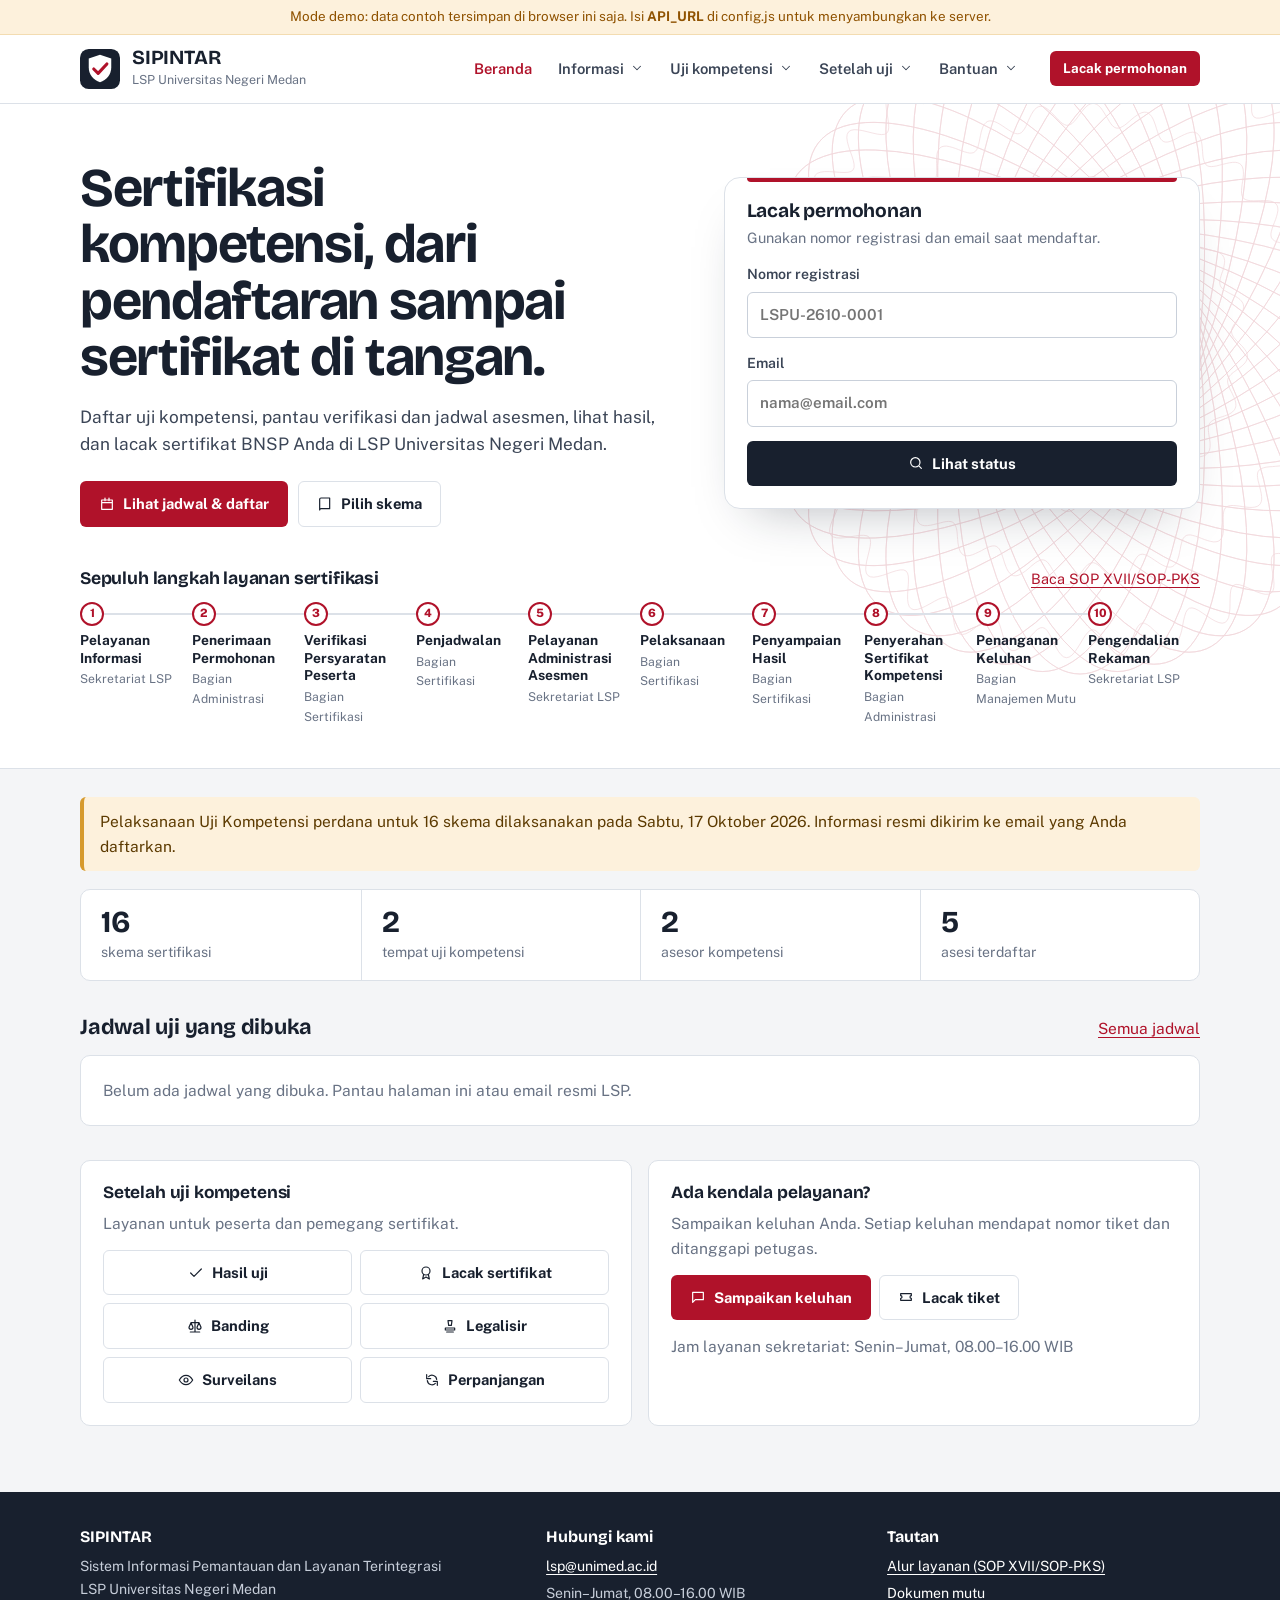
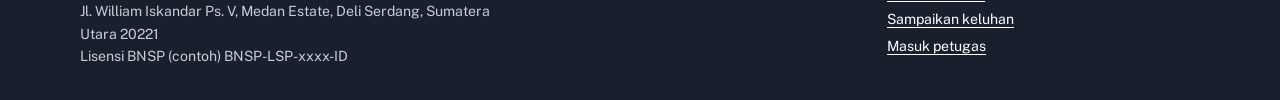
==== commit 588a0df0: "Ganti nama aplikasi menjadi SIPINTAR SIPINTAR: Sistem Informasi Pemantauan dan Layanan Terintegrasi " ====
--- a/index.html
+++ b/index.html
@@ -3,8 +3,8 @@
 <head>
   <meta charset="utf-8">
   <meta name="viewport" content="width=device-width, initial-scale=1">
-  <title>SIPALING LSP UNIMED</title>
-  <meta name="description" content="Sistem Informasi Pelayanan Sertifikasi Terintegrasi LSP Universitas Negeri Medan">
+  <title>SIPINTAR LSP UNIMED</title>
+  <meta name="description" content="Sistem Informasi Pemantauan dan Layanan Terintegrasi LSP Universitas Negeri Medan">
   <link rel="icon" href="assets/img/logo.svg" type="image/svg+xml">
   <link rel="preconnect" href="https://fonts.googleapis.com">
   <link rel="preconnect" href="https://fonts.gstatic.com" crossorigin>
@@ -15,7 +15,7 @@
   <div class="demo-bar" id="demoBar" hidden>Mode demo: data contoh tersimpan di browser ini saja. Isi <b>API_URL</b> di config.js untuk menyambungkan ke server.</div>
   <header class="site-header">
     <div class="in">
-      <a class="logo" href="#/beranda"><img id="logo" src="assets/img/logo.svg" alt=""><div><b>SIPALING</b><span id="brandSub">LSP Universitas Negeri Medan</span></div></a>
+      <a class="logo" href="#/beranda"><img id="logo" src="assets/img/logo.svg" alt=""><div><b>SIPINTAR</b><span id="brandSub">LSP Universitas Negeri Medan</span></div></a>
       <nav class="topnav" id="nav" aria-label="Menu utama"></nav>
       <a class="btn sm btn-track" href="#/status">Lacak permohonan</a>
       <button class="menu-btn" id="menuBtn" aria-label="Buka menu" aria-expanded="false"></button>
--- a/assets/css/style.css
+++ b/assets/css/style.css
@@ -1,4 +1,4 @@
-/* SIPALING LSP UNIMED — identitas visual
+/* SIPINTAR LSP UNIMED — identitas visual
    Warna dari logo LSP Unimed (merah + tinta), pola guilloche khas dokumen sertifikat. */
 :root {
   --ink: #18202e;
@@ -252,7 +252,9 @@
 .form .row { display: grid; gap: 14px; grid-template-columns: repeat(2, minmax(0, 1fr)); }
 .form .row.r3 { grid-template-columns: repeat(3, minmax(0, 1fr)); }
 @media (max-width: 640px) { .form .row, .form .row.r3 { grid-template-columns: 1fr; } }
-label.f { display: grid; gap: 6px; font-size: .88rem; font-weight: 600; color: var(--ink-2); }
+label.f { display: block; font-size: .88rem; font-weight: 600; color: var(--ink-2); }
+label.f > input, label.f > select, label.f > textarea { display: block; margin-top: 6px; }
+label.f > small { display: block; margin-top: 4px; }
 label.f .req { color: var(--red); }
 label.f small { font-weight: 400; }
 input, select, textarea { font: inherit; font-size: .95rem; width: 100%; padding: 10px 12px; border: 1px solid #c9d0da; border-radius: var(--r-sm); background: var(--white); color: var(--ink); }
@@ -286,7 +288,7 @@
 /* Langkah SOP (halaman alur) */
 .steps { list-style: none; margin: 0; padding: 0; position: relative; }
 .steps::before { content: ''; position: absolute; left: 21px; top: 10px; bottom: 10px; width: 2px; background: var(--line); }
-.step { display: grid; grid-template-columns: 44px 1fr; gap: 18px; padding: 0 0 22px; position: relative; }
+.step { display: grid; grid-template-columns: 44px minmax(0, 1fr); gap: 18px; padding: 0 0 22px; position: relative; }
 .step .num { width: 44px; height: 44px; border-radius: 50%; background: var(--white); border: 2px solid var(--red); color: var(--red); font-family: var(--display); font-weight: 700; display: grid; place-items: center; font-size: 1.05rem; position: relative; }
 .step > div:last-child { background: var(--white); border: 1px solid var(--line); border-radius: var(--r); padding: 16px 18px; }
 .step h3 { margin: 0 0 4px; }
@@ -372,3 +374,6 @@
   .print-only { display: block; }
 }
 .card-head .badge { white-space: normal; }
+.step .meta .badge { white-space: normal; }
+@media (max-width: 600px) { .steps::before { left: 15px; } .step { grid-template-columns: 32px minmax(0, 1fr); gap: 12px; } .step .num { width: 32px; height: 32px; font-size: .9rem; } }
+td.mono { white-space: nowrap; }
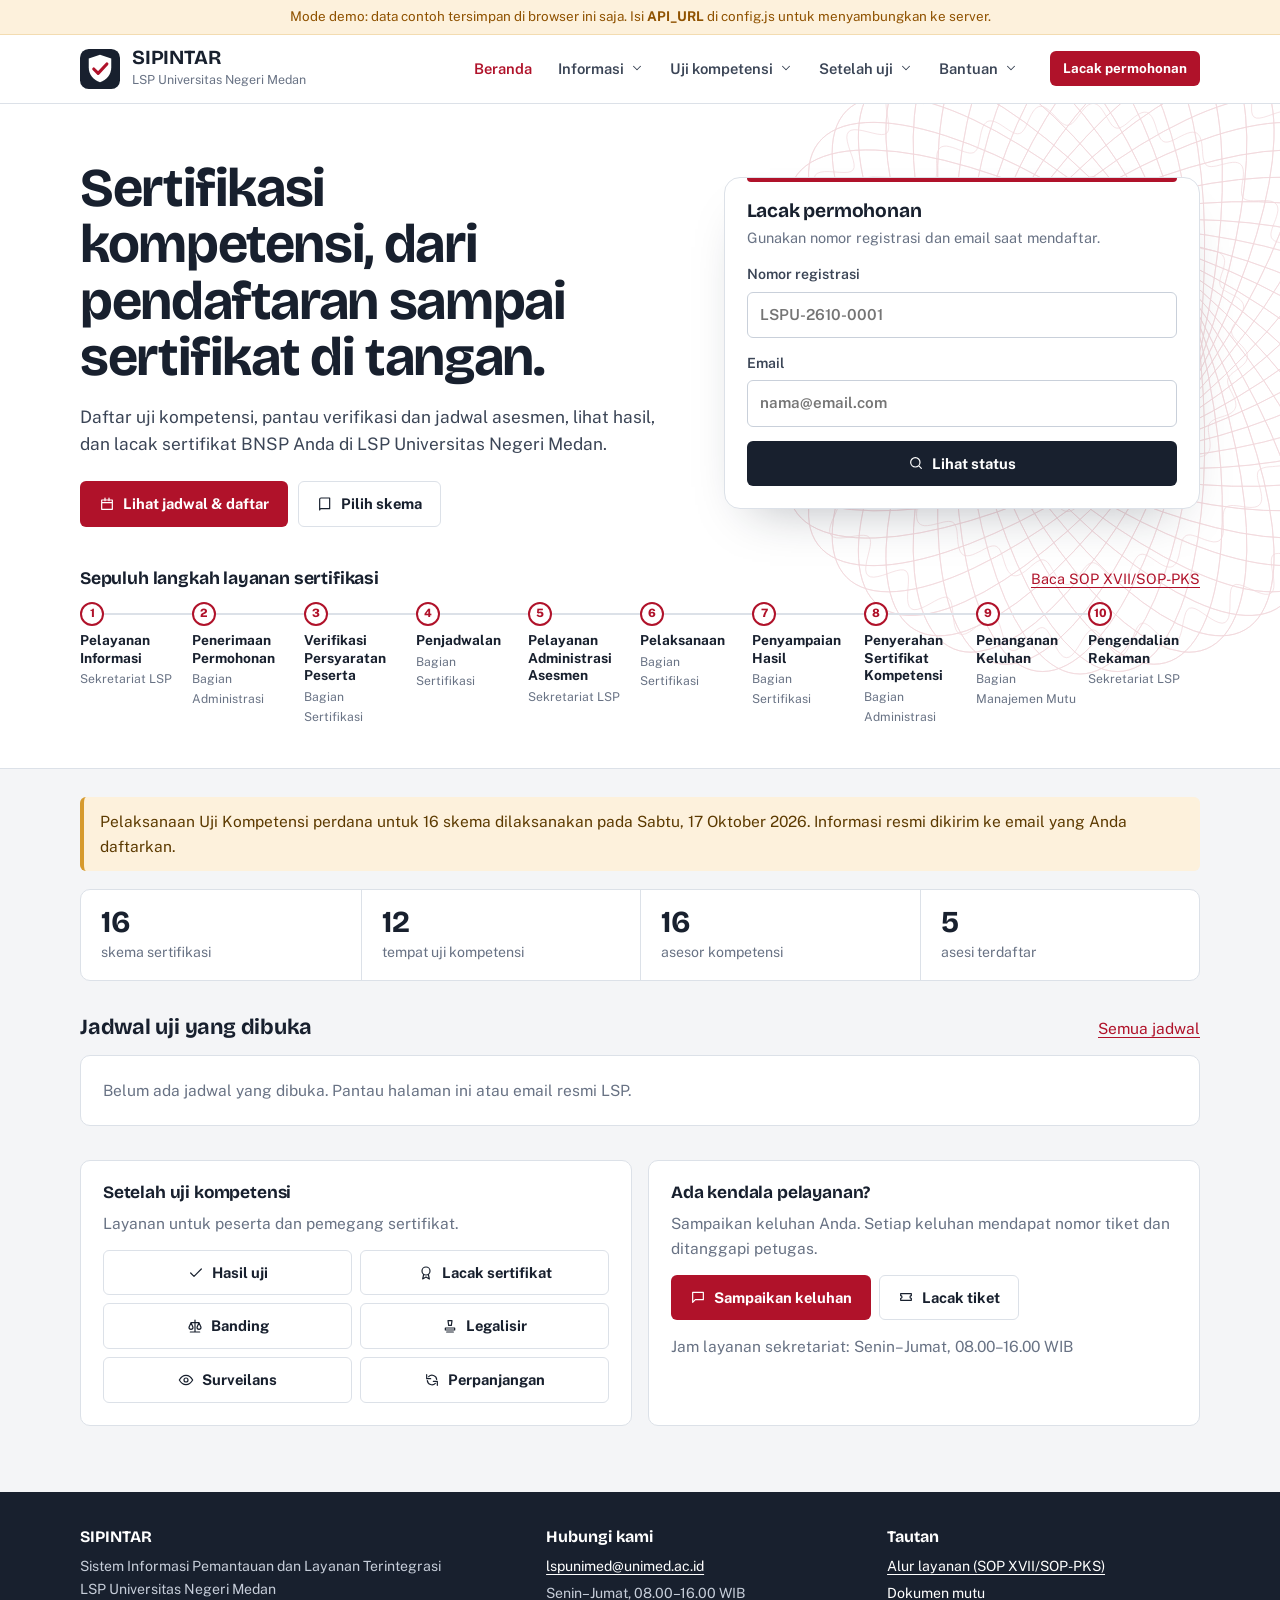
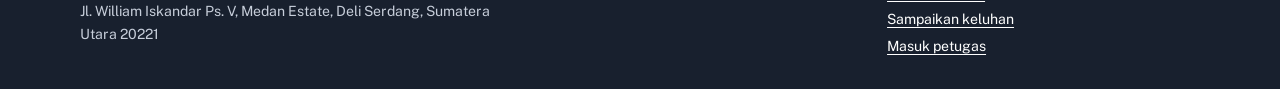
==== commit f20a6ebd: "Isi 16 skema, persyaratan 9.1.2, asesor, dan TUK dari dokumen LSP - Skema dan persyaratan dari bagia" ====
--- a/index.html
+++ b/index.html
@@ -25,6 +25,7 @@
   <footer class="site-footer" id="footer"></footer>
 
   <script src="assets/js/config.js"></script>
+  <script src="assets/js/seed-data.js"></script>
   <script src="assets/js/mock.js"></script>
   <script src="assets/js/core.js"></script>
   <script src="assets/js/public.js"></script>
--- a/assets/css/style.css
+++ b/assets/css/style.css
@@ -377,3 +377,4 @@
 .step .meta .badge { white-space: normal; }
 @media (max-width: 600px) { .steps::before { left: 15px; } .step { grid-template-columns: 32px minmax(0, 1fr); gap: 12px; } .step .num { width: 32px; height: 32px; font-size: .9rem; } }
 td.mono { white-space: nowrap; }
+.skema-item { scroll-margin-top: 84px; }
